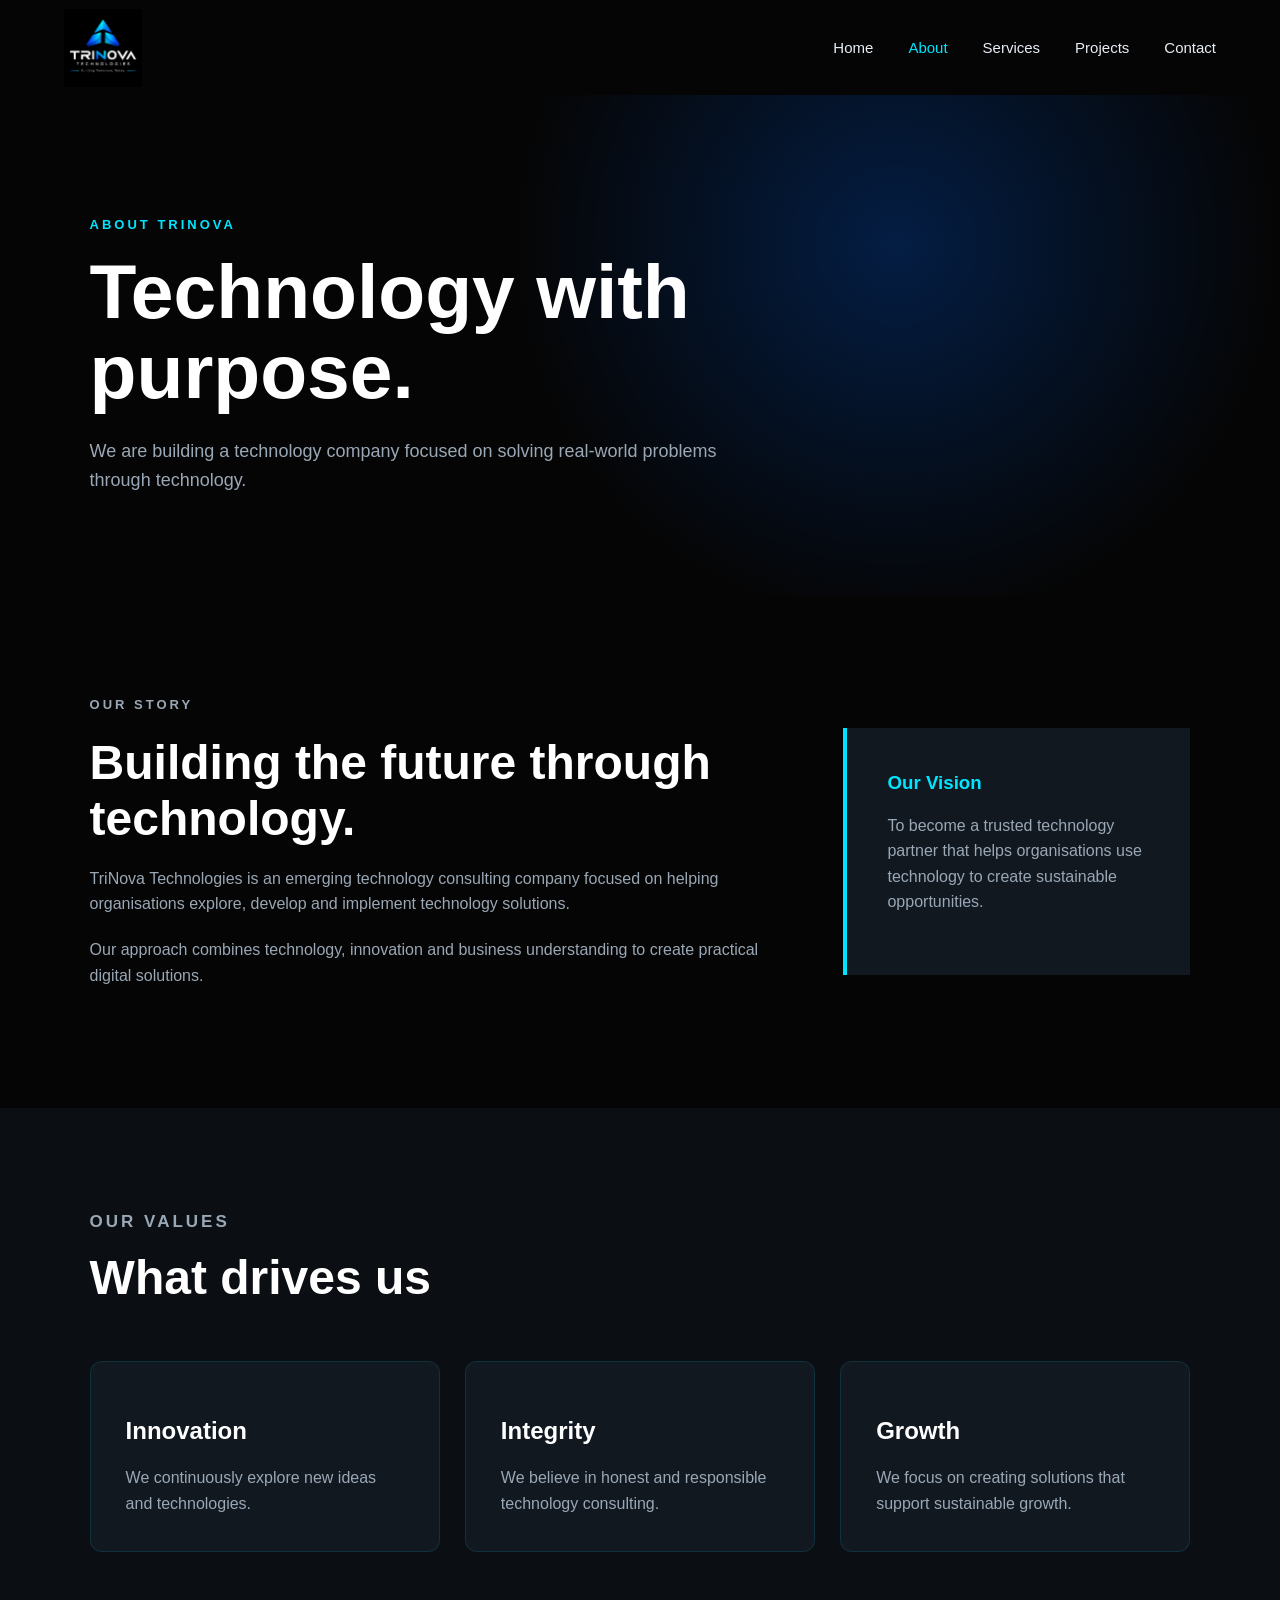
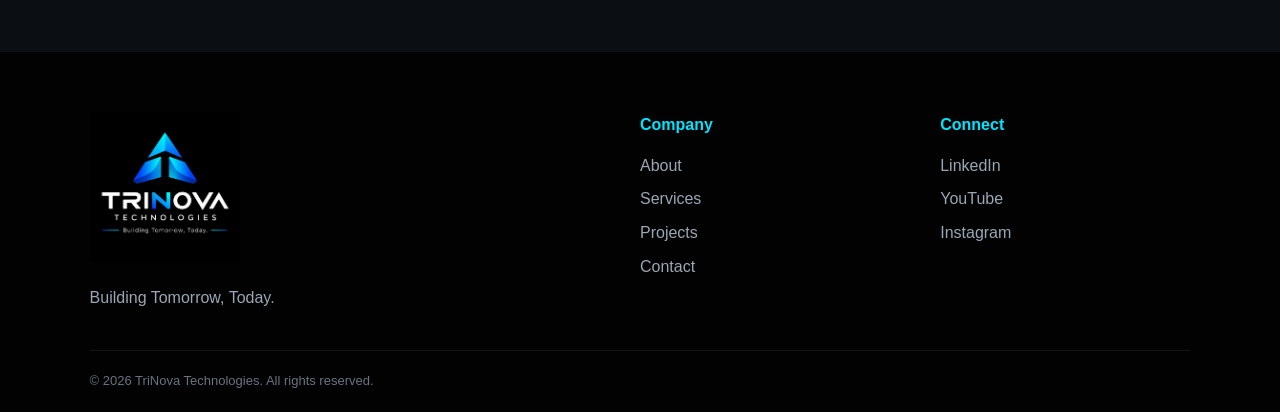
==== about.html @ 90d3a073 "first commit" ====
<!DOCTYPE html>
<html lang="en">

<head>

    <meta charset="UTF-8">
    <meta name="viewport" content="width=device-width, initial-scale=1.0">

    <title>About | TriNova Technologies</title>

    <link rel="stylesheet" href="css/style.css">

</head>


<body>

    <header class="navbar">

        <a href="index.html" class="logo">
            <img src="images/trinova-logo.png" alt="TriNova Technologies">
        </a>

        <nav id="navMenu">

            <a href="index.html">Home</a>
            <a href="about.html" class="active">About</a>
            <a href="services.html">Services</a>
            <a href="projects.html">Projects</a>
            <a href="contact.html">Contact</a>

        </nav>

        <button class="menu-toggle" id="menuToggle">☰</button>

    </header>


    <main>

        <section class="page-hero">

            <p class="eyebrow">ABOUT TRINOVA</p>

            <h1>Technology with purpose.</h1>

            <p>
                We are building a technology company focused on solving
                real-world problems through technology.
            </p>

        </section>


        <section class="section">

            <div class="about-grid">

                <div>

                    <p class="eyebrow">OUR STORY</p>

                    <h2>Building the future through technology.</h2>

                    <p>
                        TriNova Technologies is an emerging technology consulting
                        company focused on helping organisations explore, develop
                        and implement technology solutions.
                    </p>

                    <p>
                        Our approach combines technology, innovation and business
                        understanding to create practical digital solutions.
                    </p>

                </div>


                <div class="about-box">

                    <h3>Our Vision</h3>

                    <p>
                        To become a trusted technology partner that helps organisations
                        use technology to create sustainable opportunities.
                    </p>

                </div>

            </div>

        </section>


        <section class="section dark-section">

            <div class="section-heading">

                <p class="eyebrow">OUR VALUES</p>

                <h2>What drives us</h2>

            </div>


            <div class="cards three">

                <div class="card">
                    <h3>Innovation</h3>
                    <p>We continuously explore new ideas and technologies.</p>
                </div>

                <div class="card">
                    <h3>Integrity</h3>
                    <p>We believe in honest and responsible technology consulting.</p>
                </div>

                <div class="card">
                    <h3>Growth</h3>
                    <p>We focus on creating solutions that support sustainable growth.</p>
                </div>

            </div>

        </section>

    </main>


    <footer>

        <div class="footer-content">

            <div>

                <img src="images/trinova-logo.png" class="footer-logo" alt="TriNova Technologies">

                <p>
                    Building Tomorrow, Today.
                </p>

            </div>


            <div>

                <h4>Company</h4>

                <a href="about.html">About</a>
                <a href="services.html">Services</a>
                <a href="projects.html">Projects</a>
                <a href="contact.html">Contact</a>

            </div>


            <div>

                <h4>Connect</h4>

                <a href="#">LinkedIn</a>
                <a href="#">YouTube</a>
                <a href="#">Instagram</a>

            </div>

        </div>


        <div class="copyright">

            © <span id="year"></span>
            TriNova Technologies. All rights reserved.

        </div>

    </footer>


    <script src="js/script.js"></script>

</body>

</html>
---- css/style.css ----
/* ================================
   TRINOVA TECHNOLOGIES
   BRAND COLOURS
================================ */

:root {

    --electric-blue: #0066FF;
    --cyan: #00E5FF;

    --black: #050505;
    --dark: #0B0F14;
    --dark-card: #111820;

    --white: #FFFFFF;
    --light: #E8EEF5;
    --grey: #9AA7B5;

}


/* ================================
   RESET
================================ */

* {
    margin: 0;
    padding: 0;
    box-sizing: border-box;
}


html {
    scroll-behavior: smooth;
}


body {

    font-family:
        Arial,
        Helvetica,
        sans-serif;

    background: var(--black);

    color: var(--white);

    line-height: 1.6;
}


/* ================================
   NAVIGATION
================================ */

.navbar {
    width: 100%;
    min-height: 90px;
    padding: 5px 5%;
    display: flex;
    align-items: center;
    justify-content: space-between;
    box-sizing: border-box;
    position: relative;
    z-index: 1000;
}

/* TriNova Logo */
.logo {
    display: flex;
    align-items: center;
    height: 85px;
    overflow: visible;
}

.logo img {
    display: block;
    width: auto;
    height: 78px;
    max-width: 260px;
    object-fit: contain;
}


nav {

    display: flex;

    gap: 35px;
}


nav a {

    color: var(--light);

    text-decoration: none;

    font-size: 15px;

    transition: 0.3s;
}


nav a:hover,
nav a.active {

    color: var(--cyan);
}


.menu-toggle {

    display: none;

    background: none;

    border: none;

    color: white;

    font-size: 28px;

    cursor: pointer;
}


/* ================================
   HERO
================================ */

.hero {

    min-height: 680px;

    padding: 80px 7%;

    display: grid;

    grid-template-columns: 1fr 1fr;

    align-items: center;

    gap: 60px;

    background:

        radial-gradient(
            circle at 80% 20%,
            rgba(0, 102, 255, 0.25),
            transparent 40%
        ),

        var(--black);
}


.hero-content {

    max-width: 650px;
}


.eyebrow {

    color: var(--cyan);

    font-size: 13px;

    font-weight: bold;

    letter-spacing: 3px;

    margin-bottom: 15px;
}


h1 {

    font-size: clamp(45px, 6vw, 78px);

    line-height: 1.05;

    margin-bottom: 25px;
}


h1 span {

    color: var(--electric-blue);
}


.hero-text {

    color: var(--grey);

    font-size: 19px;

    max-width: 600px;

    margin-bottom: 35px;
}


.hero-image img {

    width: 100%;

    max-height: 500px;

    object-fit: cover;

    border-radius: 20px;

    border:
        1px solid rgba(0, 229, 255, 0.3);

    box-shadow:
        0 0 50px rgba(0, 102, 255, 0.2);
}


/* ================================
   BUTTONS
================================ */

.hero-buttons {

    display: flex;

    gap: 15px;

    flex-wrap: wrap;
}


.btn {

    display: inline-block;

    padding: 14px 25px;

    border-radius: 5px;

    text-decoration: none;

    font-weight: bold;

    transition: 0.3s;

    border: none;

    cursor: pointer;
}


.primary {

    color: white;

    background:
        linear-gradient(
            90deg,
            var(--electric-blue),
            #008CFF
        );
}


.primary:hover {

    transform: translateY(-3px);

    box-shadow:
        0 10px 30px rgba(0, 102, 255, 0.4);
}


.secondary {

    color: var(--cyan);

    border:
        1px solid var(--cyan);

    background: transparent;
}


.secondary:hover {

    background: var(--cyan);

    color: var(--black);
}


/* ================================
   SECTIONS
================================ */

.section {

    padding: 100px 7%;
}


.dark-section {

    background: var(--dark);
}


.section-heading {

    max-width: 700px;

    margin-bottom: 55px;
}


h2 {

    font-size: clamp(30px, 4vw, 48px);

    line-height: 1.15;

    margin-bottom: 20px;
}


.section-heading p {

    color: var(--grey);

    font-size: 17px;
}


/* ================================
   CARDS
================================ */

.cards {

    display: grid;

    gap: 25px;
}


.cards.three {

    grid-template-columns:
        repeat(3, 1fr);
}


.card,
.service-card,
.large-service {

    background: var(--dark-card);

    padding: 35px;

    border:
        1px solid rgba(0, 229, 255, 0.12);

    border-radius: 12px;

    transition: 0.3s;
}


.card:hover,
.service-card:hover,
.large-service:hover {

    transform: translateY(-8px);

    border-color: var(--cyan);

    box-shadow:
        0 15px 50px rgba(0, 102, 255, 0.12);
}


.card h3,
.service-card h3 {

    font-size: 24px;

    margin: 15px 0;
}


.card p,
.service-card p,
.large-service p {

    color: var(--grey);
}


.icon {

    color: var(--cyan);

    font-size: 14px;

    font-weight: bold;

    letter-spacing: 2px;
}


.service-card > span,
.large-service > span {

    color: var(--cyan);

    font-weight: bold;
}


.service-card a {

    display: inline-block;

    margin-top: 20px;

    color: var(--cyan);

    text-decoration: none;
}


/* ================================
   PAGE HERO
================================ */

.page-hero {

    padding: 120px 7% 100px;

    background:

        radial-gradient(
            circle at 70% 30%,
            rgba(0, 102, 255, 0.25),
            transparent 40%
        ),

        var(--black);
}


.page-hero h1 {

    max-width: 900px;
}


.page-hero > p:last-child {

    color: var(--grey);

    max-width: 650px;

    font-size: 18px;
}


/* ================================
   ABOUT
================================ */

.about-grid {

    display: grid;

    grid-template-columns:
        2fr 1fr;

    gap: 60px;

    align-items: center;
}


.about-grid p {

    color: var(--grey);

    margin-bottom: 20px;
}


.about-box {

    padding: 40px;

    border-left:
        4px solid var(--cyan);

    background: var(--dark-card);
}


.about-box h3 {

    color: var(--cyan);

    margin-bottom: 15px;
}


/* ================================
   SERVICES
================================ */

.services-grid {

    display: grid;

    grid-template-columns:
        repeat(2, 1fr);

    gap: 25px;
}


.large-service h2 {

    font-size: 30px;

    margin-top: 15px;
}


.large-service ul {

    margin-top: 25px;

    padding-left: 20px;

    color: var(--light);
}


.large-service li {

    margin-bottom: 8px;
}


/* ================================
   PROJECTS
================================ */

.projects-grid {

    display: grid;

    grid-template-columns:
        repeat(3, 1fr);

    gap: 25px;
}


.project-card {

    overflow: hidden;

    background: var(--dark-card);

    border-radius: 12px;

    border:
        1px solid rgba(0, 229, 255, 0.12);

    transition: 0.3s;
}


.project-card:hover {

    transform: translateY(-8px);

    border-color: var(--cyan);
}


.project-card img {

    width: 100%;

    height: 230px;

    object-fit: cover;
}


.project-content {

    padding: 25px;
}


.project-content span {

    color: var(--cyan);

    font-size: 12px;

    letter-spacing: 2px;
}


.project-content h2 {

    font-size: 24px;

    margin-top: 10px;
}


.project-content p {

    color: var(--grey);
}


/* ================================
   CONTACT
================================ */

.contact-grid {

    display: grid;

    grid-template-columns:
        1fr 1.2fr;

    gap: 70px;
}


.contact-info > p {

    color: var(--grey);
}


.contact-item {

    margin-top: 30px;
}


.contact-item strong {

    display: block;

    color: var(--cyan);

    margin-bottom: 5px;
}


.contact-item p,
.contact-item a {

    color: var(--light);

    text-decoration: none;
}


.contact-form {

    display: flex;

    flex-direction: column;

    gap: 10px;
}


.contact-form label {

    margin-top: 10px;

    font-size: 14px;
}


.contact-form input,
.contact-form textarea,
.contact-form select {

    width: 100%;

    padding: 15px;

    background: var(--dark-card);

    color: white;

    border:
        1px solid #26313D;

    border-radius: 5px;

    font-size: 15px;

    outline: none;
}


.contact-form input:focus,
.contact-form textarea:focus,
.contact-form select:focus {

    border-color: var(--cyan);

    box-shadow:
        0 0 10px rgba(0, 229, 255, 0.1);
}


.contact-form textarea {

    resize: vertical;
}


.contact-form button {

    margin-top: 20px;
}


/* ================================
   CTA
================================ */

.cta {

    padding: 80px 7%;

    display: flex;

    justify-content: space-between;

    align-items: center;

    gap: 30px;

    background:

        linear-gradient(
            90deg,
            rgba(0, 102, 255, 0.2),
            rgba(0, 229, 255, 0.08)
        );

    border-top:
        1px solid rgba(0, 229, 255, 0.15);

    border-bottom:
        1px solid rgba(0, 229, 255, 0.15);
}


/* ================================
   FOOTER
================================ */

footer {

    background: #020202;

    padding: 60px 7% 20px;
}


.footer-content {

    display: grid;

    grid-template-columns:
        2fr 1fr 1fr;

    gap: 50px;

    padding-bottom: 40px;
}


.footer-logo {

    width: 150px;

    margin-bottom: 15px;
}


footer p {

    color: var(--grey);
}


.footer-content h4 {

    color: var(--cyan);

    margin-bottom: 15px;
}


.footer-content a {

    display: block;

    color: var(--grey);

    text-decoration: none;

    margin-bottom: 8px;
}


.footer-content a:hover {

    color: var(--cyan);
}


.copyright {

    padding-top: 20px;

    border-top:
        1px solid #151515;

    color: #687482;

    font-size: 13px;
}


/* ================================
   ANIMATION
================================ */

.reveal {

    opacity: 0;

    transform: translateY(30px);

    transition:
        opacity 0.7s ease,
        transform 0.7s ease;
}


.reveal.show {

    opacity: 1;

    transform: translateY(0);
}


/* ================================
   MOBILE
================================ */

@media (max-width: 850px) {

    nav {

        position: absolute;

        top: 80px;

        left: 0;

        width: 100%;

        display: none;

        flex-direction: column;

        gap: 0;

        background: var(--black);

        border-bottom:
            1px solid rgba(0, 229, 255, 0.2);
    }


    nav.show {

        display: flex;
    }


    nav a {

        padding: 18px 7%;

        border-bottom:
            1px solid #151515;
    }


    .menu-toggle {

        display: block;
    }


    .hero {

        grid-template-columns: 1fr;

        padding-top: 60px;
    }


    .hero-image {

        order: -1;
    }


    .cards.three,
    .projects-grid,
    .services-grid {

        grid-template-columns: 1fr;
    }


    .about-grid,
    .contact-grid {

        grid-template-columns: 1fr;
    }


    .cta {

        flex-direction: column;

        align-items: flex-start;
    }


    .footer-content {

        grid-template-columns: 1fr;
    }

}


/* ================================
   CONTACT PAGE
================================ */

.contact-hero {
    min-height: 500px;
    display: flex;
    flex-direction: column;
    justify-content: center;
}

.contact-hero h1 {
    max-width: 900px;
}

.contact-hero h1 span {
    color: var(--cyan);
}

.contact-hero > p:last-child {
    max-width: 700px;
}


/* CONTACT GRID */

.contact-grid {
    display: grid;
    grid-template-columns: 0.9fr 1.1fr;
    gap: 80px;
    align-items: start;
}


/* CONTACT INFORMATION */

.contact-info h2 {
    margin-bottom: 20px;
}

.contact-description {
    color: var(--grey);
    max-width: 500px;
}


.contact-item {
    display: flex;
    align-items: center;
    gap: 20px;
    margin-top: 35px;
}


.contact-icon {
    width: 55px;
    height: 55px;

    display: flex;
    align-items: center;
    justify-content: center;

    border: 1px solid var(--cyan);

    border-radius: 50%;

    color: var(--cyan);

    font-weight: bold;

    background:
        rgba(0, 229, 255, 0.05);
}


.contact-item h3 {
    margin-bottom: 4px;
}


.contact-item p {
    color: var(--grey);
}


.contact-item a {
    color: var(--cyan);
    text-decoration: none;
}


.contact-item a:hover {
    text-decoration: underline;
}


/* SOCIAL MEDIA */

.contact-social {
    margin-top: 50px;
}


.contact-social h3 {
    margin-bottom: 15px;
}


.social-links {
    display: flex;
    flex-wrap: wrap;
    gap: 10px;
}


.social-links a {
    padding: 9px 15px;

    border: 1px solid #26313D;

    border-radius: 5px;

    color: var(--light);

    text-decoration: none;

    transition: 0.3s;
}


.social-links a:hover {
    color: var(--cyan);
    border-color: var(--cyan);
}


/* FORM */

.contact-form-wrapper {
    background: var(--dark-card);

    padding: 45px;

    border-radius: 15px;

    border:
        1px solid rgba(0, 229, 255, 0.15);

    box-shadow:
        0 20px 60px rgba(0, 0, 0, 0.4);
}


.form-header {
    margin-bottom: 30px;
}


.form-group {
    margin-bottom: 20px;
}


.form-group label {
    display: block;

    margin-bottom: 8px;

    color: var(--light);

    font-size: 14px;

    font-weight: bold;
}


.form-group input,
.form-group textarea,
.form-group select {
    width: 100%;

    padding: 15px;

    background: #080C10;

    color: var(--white);

    border:
        1px solid #26313D;

    border-radius: 6px;

    font-family: inherit;

    font-size: 15px;

    outline: none;

    transition: 0.3s;
}


.form-group input:focus,
.form-group textarea:focus,
.form-group select:focus {
    border-color: var(--cyan);

    box-shadow:
        0 0 0 3px
        rgba(0, 229, 255, 0.08);
}


.form-group textarea {
    resize: vertical;
}


.submit-button {
    width: 100%;

    display: flex;

    align-items: center;

    justify-content: center;

    gap: 15px;

    font-size: 15px;
}


.submit-button .arrow {
    font-size: 20px;
}


.form-note {
    margin-top: 15px;

    color: #687482;

    font-size: 12px;

    text-align: center;
}


/* ================================
   FAQ
================================ */

.faq-section {
    background: var(--black);
}


.faq-container {
    max-width: 900px;
}


.faq-item {
    border-bottom:
        1px solid #1C252E;
}


.faq-question {
    width: 100%;

    padding: 25px 0;

    background: transparent;

    border: none;

    color: var(--white);

    display: flex;

    justify-content: space-between;

    align-items: center;

    text-align: left;

    font-size: 17px;

    font-weight: bold;

    cursor: pointer;
}


.faq-question span {
    color: var(--cyan);

    font-size: 25px;

    transition: 0.3s;
}


.faq-answer {
    max-height: 0;

    overflow: hidden;

    transition:
        max-height 0.4s ease;
}


.faq-answer p {
    color: var(--grey);

    padding-bottom: 25px;

    max-width: 750px;
}


.faq-item.open
.faq-answer {
    max-height: 200px;
}


.faq-item.open
.faq-question span {
    transform: rotate(45deg);
}


/* ================================
   MOBILE CONTACT PAGE
================================ */

@media (max-width: 850px) {

    .contact-grid {
        grid-template-columns: 1fr;

        gap: 50px;
    }


    .contact-form-wrapper {
        padding: 30px 20px;
    }


    .contact-hero {
        min-height: 450px;
    }

}
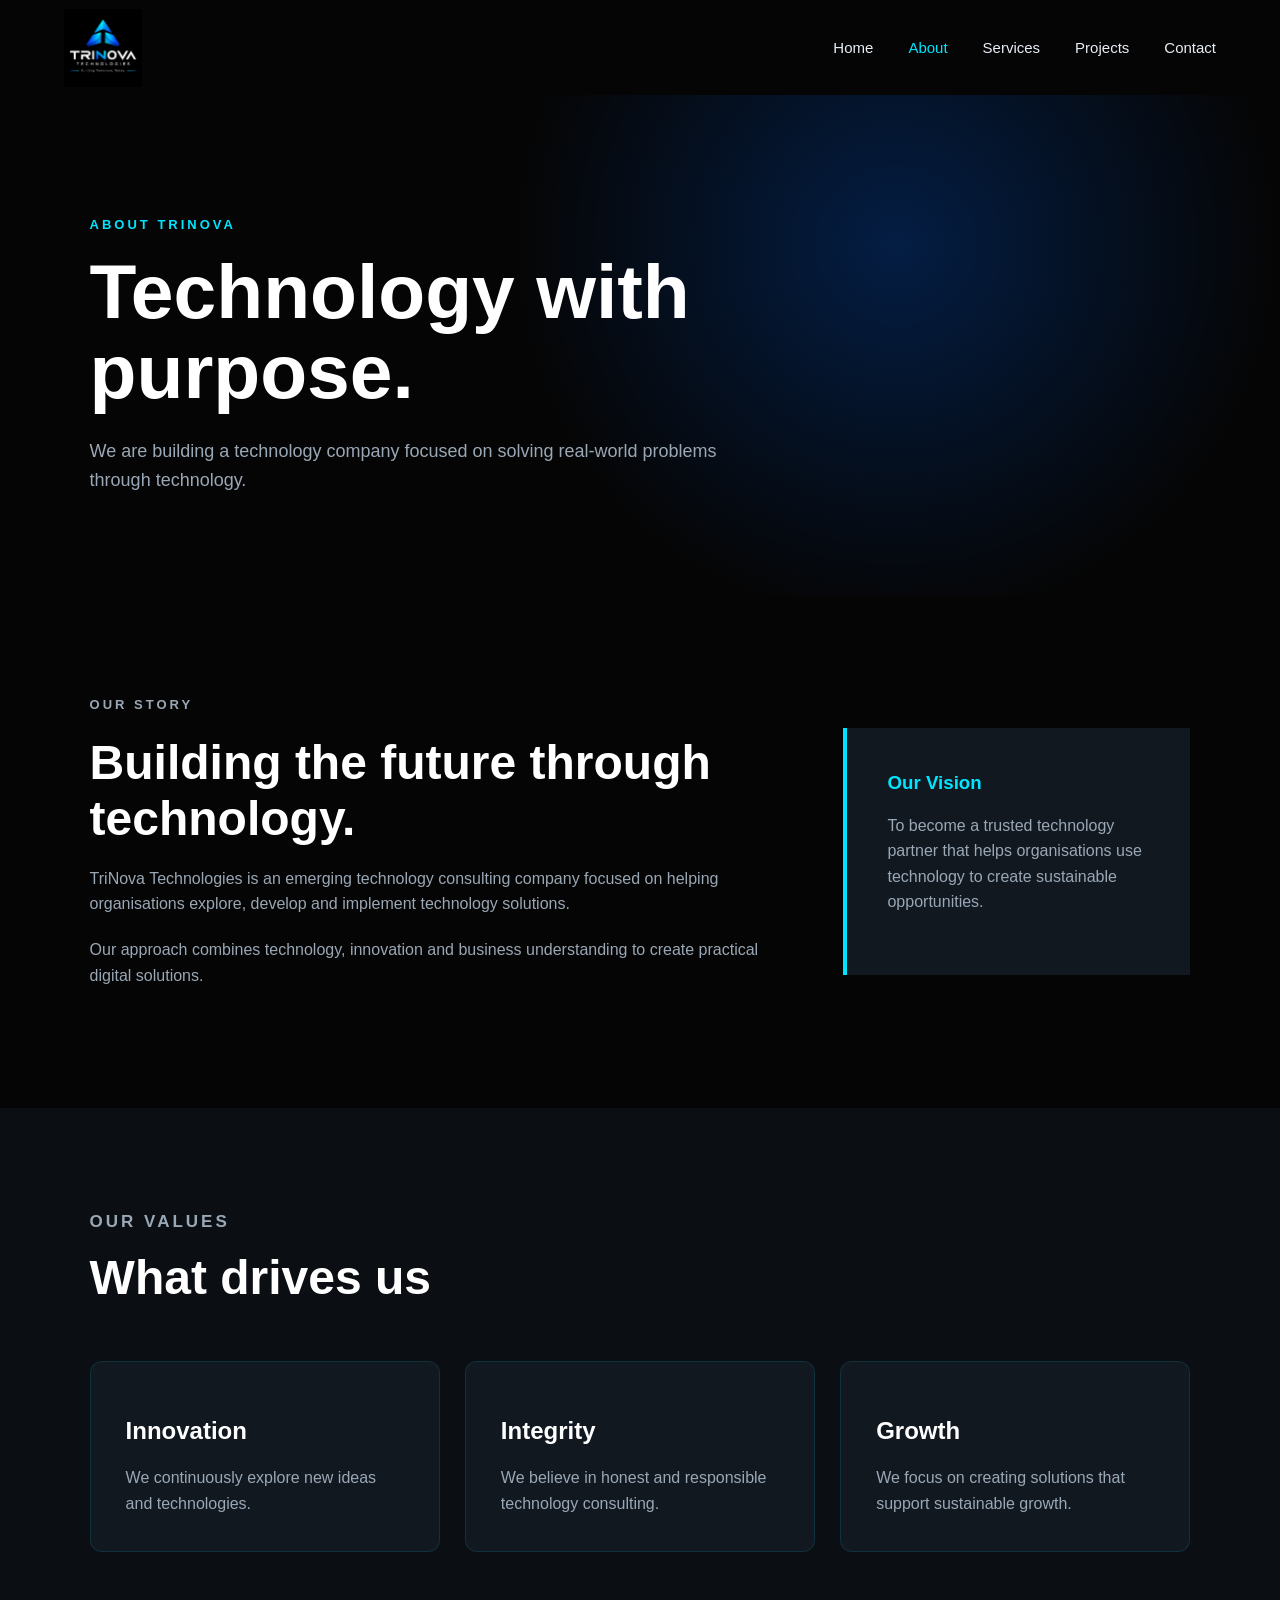
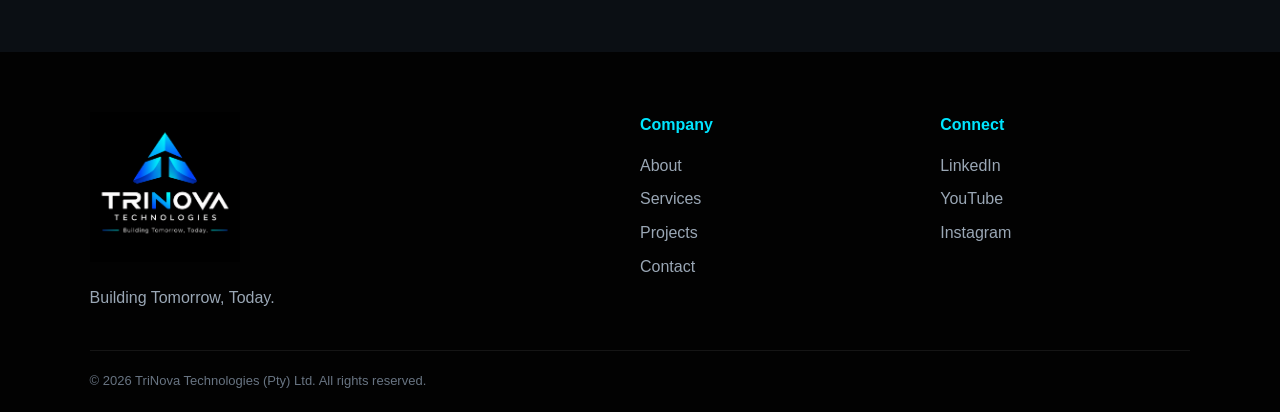
==== commit 7c55bc0d: "(Pty) Ltd added" ====
--- a/about.html
+++ b/about.html
@@ -158,7 +158,7 @@
 
                 <h4>Connect</h4>
 
-                <a href="#">LinkedIn</a>
+                <a href="https://www.linkedin.com/company/trinova-techno">LinkedIn</a>
                 <a href="#">YouTube</a>
                 <a href="#">Instagram</a>
 
@@ -170,7 +170,7 @@
         <div class="copyright">
 
             © <span id="year"></span>
-            TriNova Technologies. All rights reserved.
+            TriNova Technologies (Pty) Ltd. All rights reserved.
 
         </div>
 
